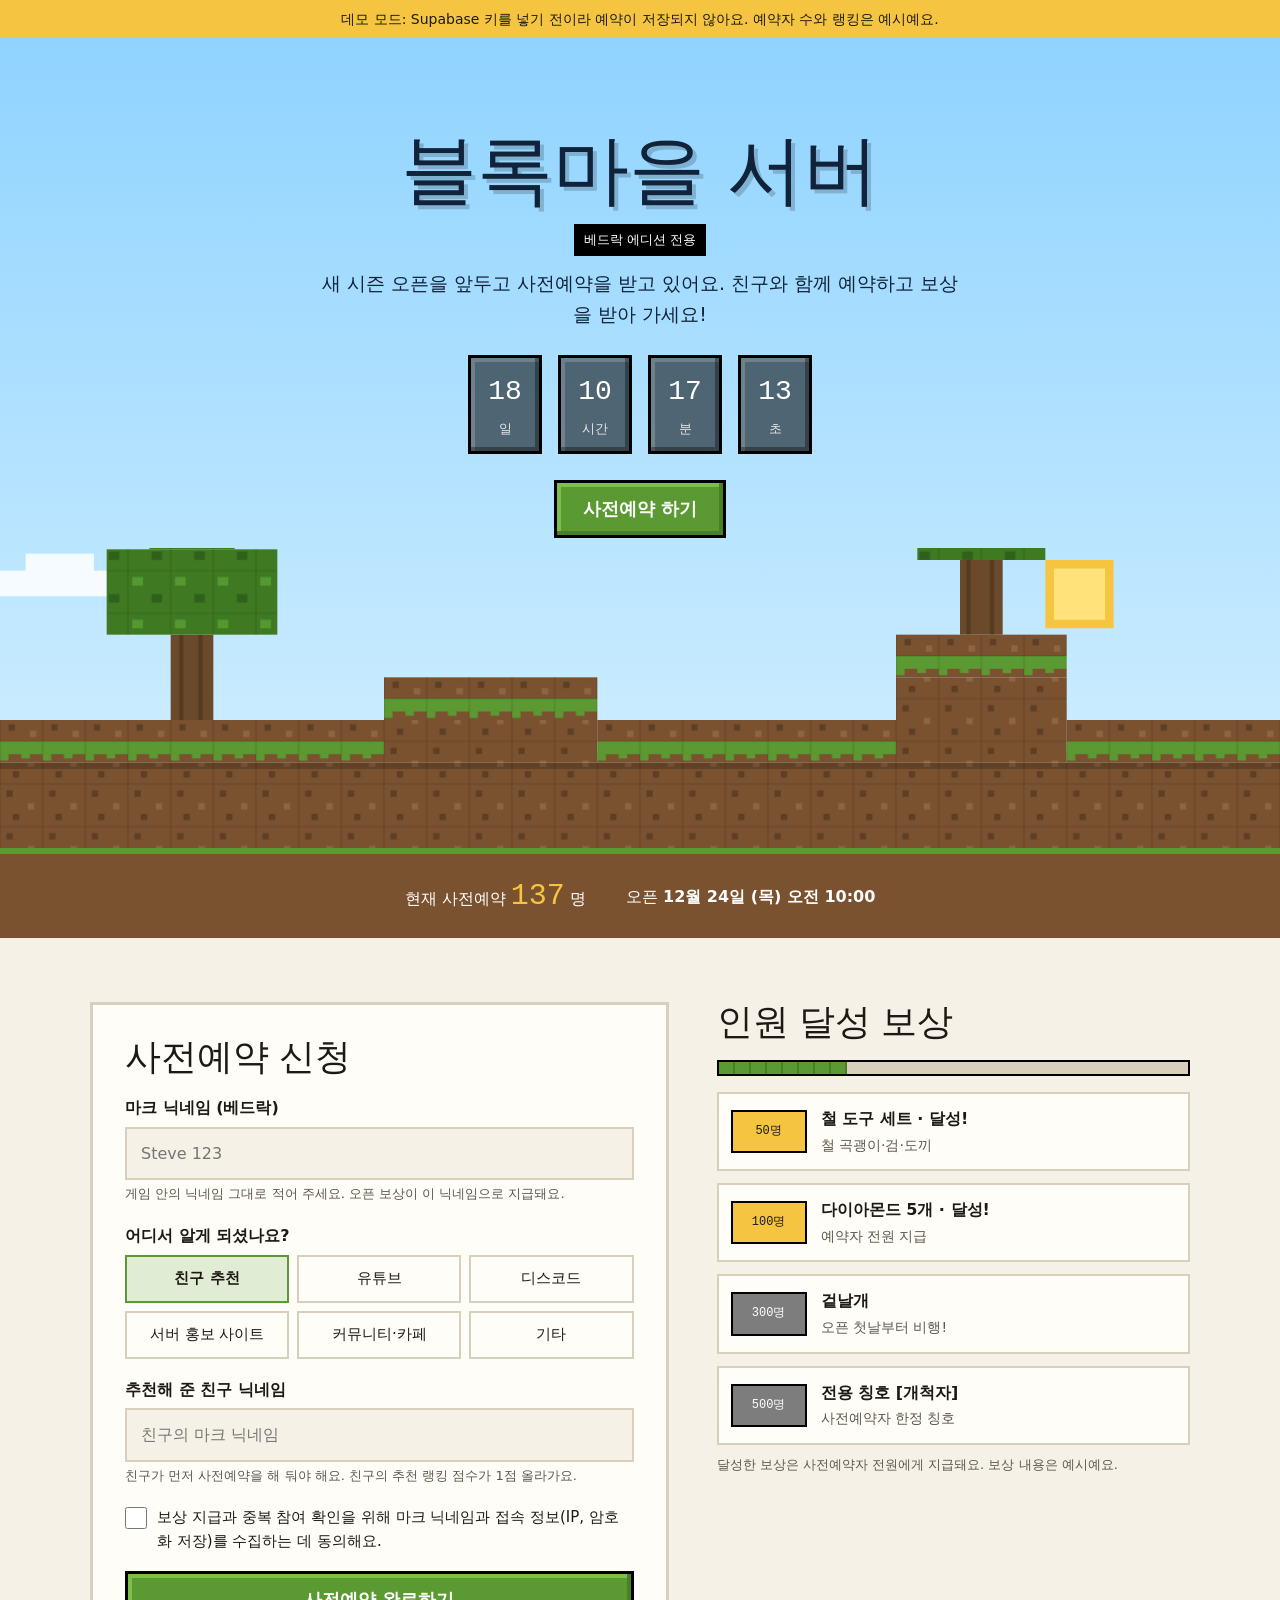
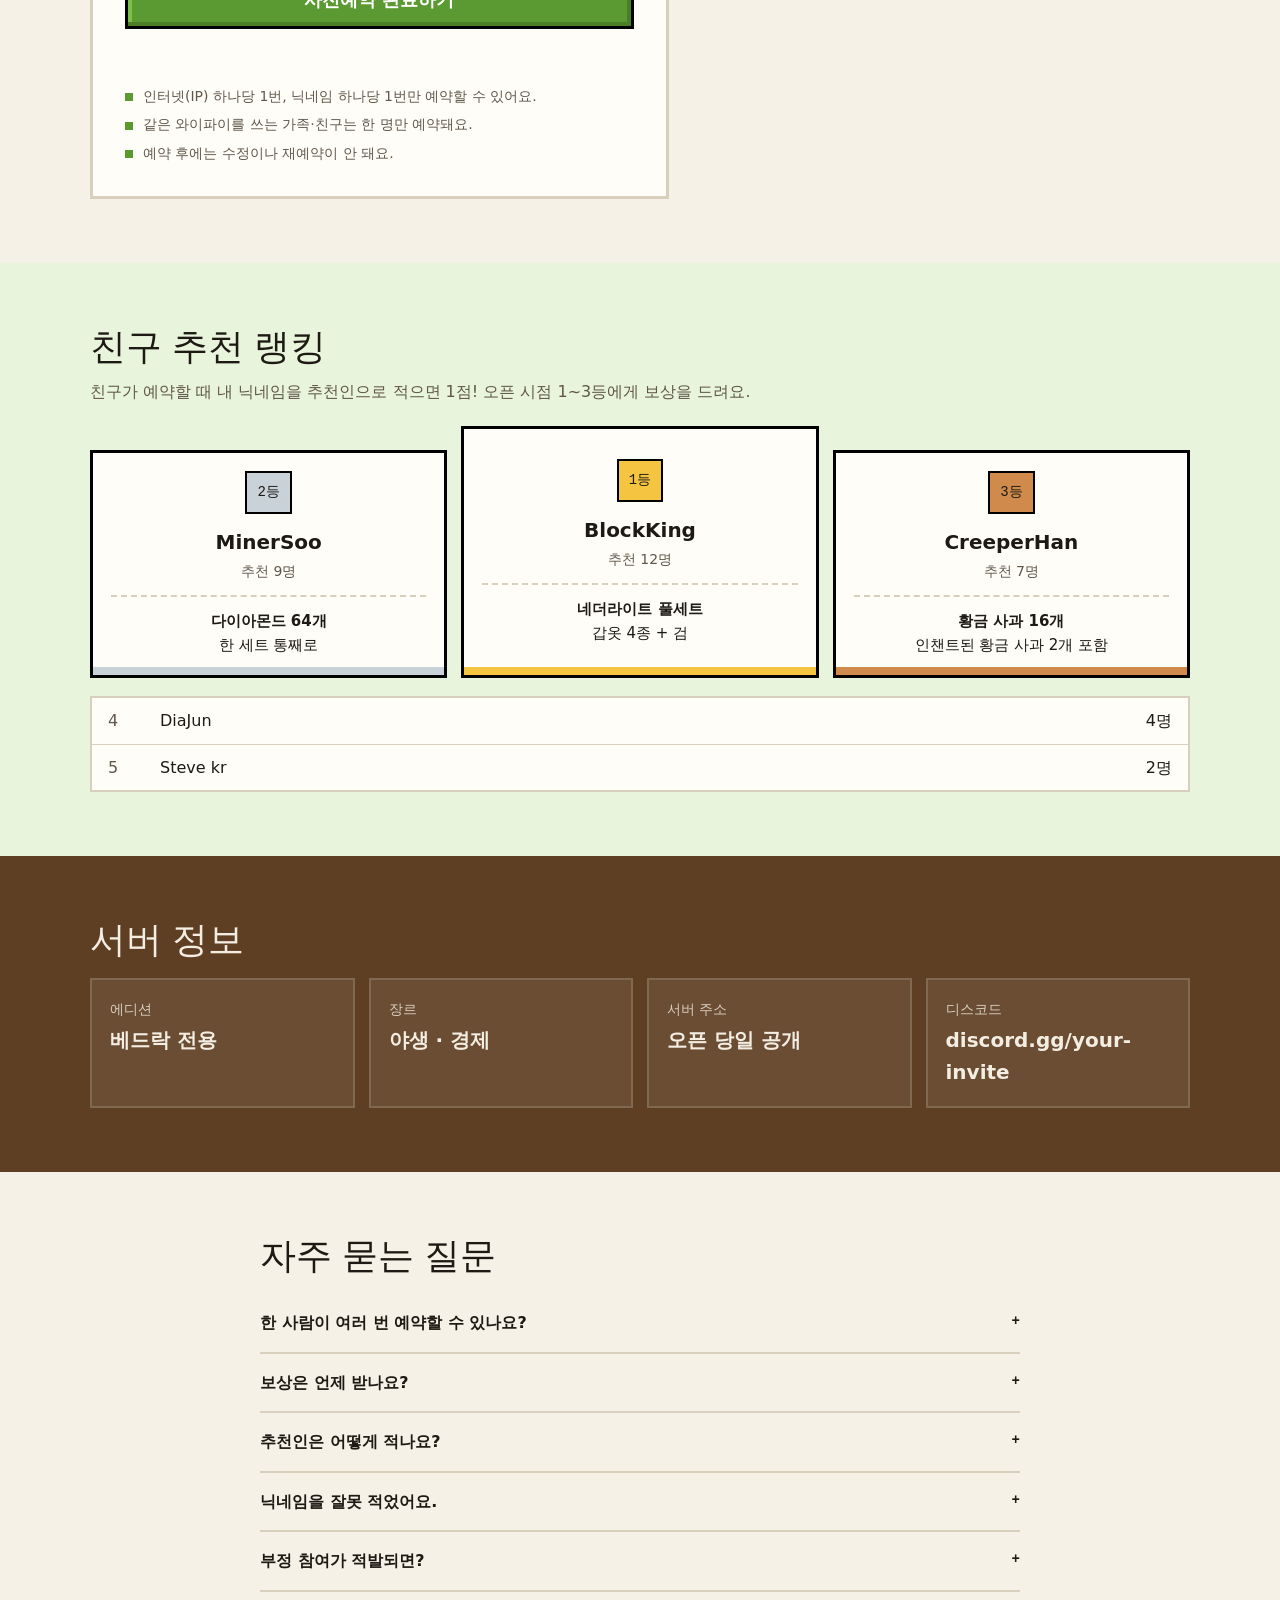
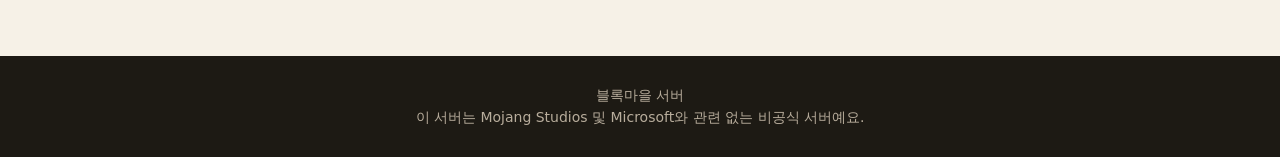
==== index.html @ aa119d02 "Update print statement from 'Hello' to 'Goodbye'" ====
<!DOCTYPE html>
<html lang="ko">
<head>
<meta charset="utf-8">
<meta name="viewport" content="width=device-width, initial-scale=1">
<meta http-equiv="Content-Security-Policy" content="default-src 'none'; script-src 'unsafe-inline'; style-src 'unsafe-inline' https://fonts.googleapis.com; font-src https://fonts.gstatic.com; img-src data:; connect-src https://*.supabase.co; base-uri 'none'; form-action 'none'">
<meta name="referrer" content="no-referrer">
<title>서버 사전예약</title>
<link rel="preconnect" href="https://fonts.googleapis.com">
<link rel="preconnect" href="https://fonts.gstatic.com" crossorigin>
<link href="https://fonts.googleapis.com/css2?family=Black+Han+Sans&family=Noto+Sans+KR:wght@400;500;700&family=Press+Start+2P&display=swap" rel="stylesheet">
<style>
/* VOICE: 친구들을 부르는 들뜬 공지, 하지만 깔끔하게
   IDEA: 블록으로 쌓은 언덕 위 오프닝 전광판
   PICTURE: 픽셀 블록 지형 + 나무 + 해 장면
   COLOUR and TYPE: 하늘색 · 잔디 초록 · 흙 갈색 · 금색 / Black Han Sans + Noto Sans KR + Press Start 2P
   LAYOUT: 장면·카운트다운 → 예약 + 달성 보상 → 추천 랭킹 → 정보 → FAQ */
:root{color-scheme:light dark;
--sky:light-dark(#8fd3ff,#0e1a2b);--sky2:light-dark(#d4f0ff,#1d2f4a);
--bg:light-dark(#f6f1e7,#15110d);--card:light-dark(#fffdf8,#221b14);
--ink:light-dark(#1d1a14,#f3ede2);--mute:light-dark(#5f574b,#b8ad9c);
--grass:#5b9a32;--grass2:#4a7f28;--dirt:#7a5230;--dirt2:#5f3f24;--stone:#7d7d7d;
--gold:#f5c542;--silver:#c9d1d9;--bronze:#d08a4c;--discord:#5865f2;
--line:light-dark(#d9cfbd,#3a2f24);--err:#d6453d;--ok:light-dark(#3f8f2b,#7cc04a)}
:root[data-theme=light]{color-scheme:light}:root[data-theme=dark]{color-scheme:dark}
*{box-sizing:border-box;min-width:0}
[hidden]{display:none!important}
body{margin:0;background:var(--bg);color:var(--ink);font:16px/1.6 "Noto Sans KR",system-ui,sans-serif;overflow-x:clip}
h1,h2,h3{font-family:"Black Han Sans","Noto Sans KR",sans-serif;font-weight:400;line-height:1.1;text-wrap:balance;margin:0}
h2{font-size:clamp(26px,4vw,36px);margin-bottom:18px}
.wrap{max-width:1100px;margin:0 auto}
.band{padding:clamp(36px,5vw,72px) max(5vw,16px)}
.demo{background:var(--gold);color:#1d1a14;text-align:center;font-size:14px;padding:8px 12px}
.px{font-family:"Press Start 2P",monospace}
:is(a,button,input,summary):focus-visible{outline:3px solid var(--gold);outline-offset:3px}

.hero{position:relative;background:linear-gradient(var(--sky),var(--sky2));overflow:hidden}
.hero .scene{position:absolute;inset:auto 0 0 0;height:min(46vw,300px);width:100%;display:block}
.hero .top{position:relative;padding:clamp(40px,7vw,90px) max(5vw,16px) calc(min(46vw,300px) + 10px);text-align:center;color:light-dark(#10233a,#f3ede2)}
.hero h1{font-size:clamp(40px,8vw,76px);text-shadow:4px 4px 0 rgba(0,0,0,.18)}
.badge{display:inline-block;margin-top:12px;background:#000;color:#fff;font-size:13px;padding:6px 10px}
.hero p.lead{font-size:clamp(16px,2.2vw,19px);margin:12px auto 0;max-width:34em}
.count{display:flex;justify-content:center;gap:clamp(8px,2vw,16px);margin-top:26px;flex-wrap:wrap}
.cell{background:rgba(0,0,0,.55);color:#fff;border:3px solid #000;box-shadow:inset -4px -4px 0 rgba(0,0,0,.35),inset 4px 4px 0 rgba(255,255,255,.18);padding:12px 10px 10px;min-width:74px}
.cell b{display:block;font-size:clamp(18px,3.4vw,28px);font-family:"Press Start 2P",monospace;font-weight:400}
.cell span{font-size:13px;opacity:.85}
.btn{display:inline-flex;align-items:center;justify-content:center;gap:10px;font:inherit;font-weight:700;font-size:18px;min-height:54px;padding:12px 26px;cursor:pointer;text-decoration:none;color:#fff;background:var(--grass);border:3px solid #000;box-shadow:inset -4px -4px 0 var(--grass2),inset 4px 4px 0 #7cc04a}
.btn:hover{filter:brightness(1.08)}.btn:disabled{opacity:.6;cursor:wait}
.btn.dc{background:var(--discord);box-shadow:inset -4px -4px 0 #4049c4,inset 4px 4px 0 #7f89ff;width:100%}
.btn.full{width:100%}
.hero .btn{margin-top:26px}
.link{background:none;border:0;color:var(--mute);font:inherit;font-size:14px;text-decoration:underline;cursor:pointer;min-height:44px;padding:0 4px}

.strip{background:var(--dirt);color:#fff;border-top:6px solid var(--grass)}
.strip .wrap{display:flex;flex-wrap:wrap;gap:12px 40px;align-items:center;justify-content:center;padding:18px max(5vw,16px);text-align:center}
.strip .num{font-family:"Press Start 2P",monospace;font-size:clamp(20px,4vw,30px);color:var(--gold)}

.grid{display:grid;grid-template-columns:minmax(0,1.1fr) minmax(0,.9fr);gap:clamp(24px,4vw,48px);align-items:start}
@media(max-width:820px){.grid{grid-template-columns:minmax(0,1fr)}}
.box{background:var(--card);border:3px solid var(--line);padding:clamp(20px,3vw,32px)}
.who{display:flex;flex-wrap:wrap;align-items:center;justify-content:space-between;gap:4px 12px;font-size:14px;color:var(--mute);margin:-6px 0 16px}
label,.lab{display:block;font-weight:700;margin:0 0 6px}
.field{margin-bottom:18px}
.hint{font-size:13px;color:var(--mute);margin-top:4px}
input[type=text]{width:100%;font:inherit;font-size:16px;padding:12px 14px;min-height:48px;background:var(--bg);color:var(--ink);border:2px solid var(--line);border-radius:0}
.src{display:grid;grid-template-columns:repeat(3,minmax(0,1fr));gap:8px}
@media(max-width:480px){.src{grid-template-columns:repeat(2,minmax(0,1fr))}}
.src input{position:absolute;opacity:0;pointer-events:none}
.src label{margin:0;text-align:center;padding:10px 6px;min-height:48px;display:flex;align-items:center;justify-content:center;border:2px solid var(--line);cursor:pointer;font-weight:500;font-size:15px;line-height:1.3}
.src input:checked+label{border-color:var(--grass);background:color-mix(in srgb,var(--grass) 18%,transparent);font-weight:700}
.src input:focus-visible+label{outline:3px solid var(--gold);outline-offset:2px}
.check{display:flex;gap:10px;align-items:flex-start;font-weight:400;font-size:15px;cursor:pointer}
.check input{width:22px;height:22px;margin:2px 0 0;flex:none;accent-color:var(--grass)}
.msg{margin-top:14px;font-weight:500;min-height:1.6em}
.msg.err{color:var(--err)}
.rules{margin:16px 0 0;padding:0;list-style:none;font-size:14px;color:var(--mute)}
.rules li{padding-left:18px;position:relative;margin-top:6px}
.rules li::before{content:"";position:absolute;left:0;top:.6em;width:8px;height:8px;background:var(--grass)}
.done{text-align:center}
.done .px{font-size:14px;color:var(--ok);display:block;margin-bottom:12px}
.done h3{font-size:28px;margin-bottom:8px}
.mine{display:flex;justify-content:center;gap:10px;flex-wrap:wrap;margin:18px 0 6px}
.mine div{border:2px solid var(--line);padding:10px 16px;min-width:130px}
.mine small{display:block;color:var(--mute);font-size:13px}
.mine b{font-size:22px}
.ticket{background:var(--card);border:3px solid #000;box-shadow:8px 8px 0 var(--grass2)}
.ticket .head{background:var(--grass);color:#fff;padding:16px 20px;display:flex;justify-content:space-between;align-items:center;gap:10px;flex-wrap:wrap}
.ticket .head .px{font-size:12px}
.ticket .head b{font-family:"Press Start 2P",monospace;font-weight:400;font-size:clamp(16px,3vw,20px);color:var(--gold);white-space:nowrap}
.ticket .body{padding:20px}
.ticket h3{font-size:clamp(26px,4vw,34px);margin-bottom:4px;overflow-wrap:anywhere}
.ticket .sub{color:var(--mute);font-size:14px;margin:0}
.tk{display:grid;grid-template-columns:repeat(auto-fit,minmax(min(100%,130px),1fr));gap:10px;margin:18px 0 0;padding:16px 0 0;border-top:3px dashed var(--line)}
.tk div{border:2px solid var(--line);padding:10px 12px}
.tk dt{color:var(--mute);font-size:13px}.tk dd{margin:2px 0 0;font-weight:700;font-size:19px;overflow-wrap:anywhere}
.share{margin-top:18px;padding:14px;background:color-mix(in srgb,var(--gold) 20%,transparent);border:2px solid var(--gold)}
.share p{margin:0 0 4px}
.copy{font:inherit;font-size:15px;min-height:44px;padding:8px 16px;background:var(--bg);color:var(--ink);border:2px solid var(--line);cursor:pointer;margin-top:8px}

.rewards{list-style:none;margin:0;padding:0;display:grid;gap:12px}
.rw{display:grid;grid-template-columns:76px minmax(0,1fr);gap:14px;align-items:center;padding:12px;border:2px solid var(--line);background:var(--card)}
.rw .goal{font-family:"Press Start 2P",monospace;font-size:12px;text-align:center;padding:10px 2px;background:var(--stone);color:#fff;border:2px solid #000;white-space:nowrap}
.rw.on .goal{background:var(--gold);color:#1d1a14}
.rw strong{display:block}.rw small{color:var(--mute);font-size:14px}
.bar{height:16px;background:var(--line);border:2px solid #000;margin:0 0 16px;position:relative}
.bar i{position:absolute;inset:0 auto 0 0;background:repeating-linear-gradient(90deg,var(--grass) 0 14px,var(--grass2) 14px 16px);transition:width .8s}
.sample{font-size:13px;color:var(--mute);margin-top:10px}

.rank{background:light-dark(#e9f4dd,#18230f)}
.podium{display:grid;grid-template-columns:repeat(3,minmax(0,1fr));gap:14px;align-items:end}
@media(max-width:640px){.podium{grid-template-columns:minmax(0,1fr)}.podium .p1{order:-1}}
.pd{background:var(--card);border:3px solid #000;padding:18px;text-align:center;box-shadow:inset 0 -8px 0 var(--c)}
.pd.p1{--c:var(--gold);padding-block:30px}.pd.p2{--c:var(--silver)}.pd.p3{--c:var(--bronze)}
.pd .place{display:inline-block;font-family:"Press Start 2P",monospace;font-size:14px;background:var(--c);color:#1d1a14;padding:8px 10px;border:2px solid #000}
.pd .nm{display:block;font-weight:700;font-size:20px;margin-top:12px;overflow-wrap:anywhere}
.pd .ct{color:var(--mute);font-size:14px}
.pd .prize{margin-top:12px;padding-top:12px;border-top:2px dashed var(--line);font-size:15px}
.pd .prize b{display:block}
.rlist{list-style:none;margin:18px 0 0;padding:0;background:var(--card);border:2px solid var(--line)}
.rlist li{display:flex;justify-content:space-between;gap:12px;padding:10px 16px;border-top:1px solid var(--line)}
.rlist li:first-child{border-top:0}
.rlist .n{font-variant-numeric:tabular-nums;color:var(--mute);width:2.5em;flex:none}
.rlist .who2{flex:1;overflow-wrap:anywhere}
.rlist .c{white-space:nowrap;font-variant-numeric:tabular-nums}

.info{background:var(--dirt2);color:#f3ede2}
.cards{display:grid;grid-template-columns:repeat(auto-fit,minmax(min(100%,220px),1fr));gap:14px;margin:0}
.card{background:rgba(255,255,255,.07);border:2px solid rgba(255,255,255,.15);padding:18px}
.card dt{font-size:14px;opacity:.8}.card dd{margin:4px 0 0;font-size:20px;font-weight:700;overflow-wrap:anywhere}
details{border-bottom:2px solid var(--line);padding:4px 0}
summary{cursor:pointer;font-weight:700;padding:12px 0;min-height:44px;list-style:none;display:flex;justify-content:space-between;gap:12px}
summary::-webkit-details-marker{display:none}
summary::after{content:"+";font-family:"Press Start 2P",monospace;font-size:14px}
details[open] summary::after{content:"-"}
details p{margin:0 0 14px;color:var(--mute)}
footer{background:#1d1a14;color:#b8ad9c;font-size:14px;text-align:center;padding:28px 16px}
@media(prefers-reduced-motion:no-preference){.cloud{animation:drift 60s linear infinite}@keyframes drift{from{transform:translateX(-200px)}to{transform:translateX(1400px)}}}
</style>
</head>
<body>
<div class="demo" id="demo" hidden>데모 모드: Supabase 키를 넣기 전이라 예약이 저장되지 않아요. 예약자 수와 랭킹은 예시예요.</div>

<header class="hero">
  <div class="top">
    <h1 id="serverName">블록마을 서버</h1>
    <span class="badge">베드락 에디션 전용</span>
    <p class="lead" id="tagline"></p>
    <div class="count" aria-label="오픈까지 남은 시간">
      <div class="cell"><b id="cd-d">00</b><span>일</span></div>
      <div class="cell"><b id="cd-h">00</b><span>시간</span></div>
      <div class="cell"><b id="cd-m">00</b><span>분</span></div>
      <div class="cell"><b id="cd-s">00</b><span>초</span></div>
    </div>
    <a class="btn" href="#signup" id="heroCta">사전예약 하기</a>
  </div>
  <svg class="scene" viewBox="0 0 1200 300" preserveAspectRatio="xMidYMax slice" aria-hidden="true">
    <defs>
      <pattern id="grass" width="40" height="40" patternUnits="userSpaceOnUse">
        <rect width="40" height="40" fill="#7a5230"/><rect width="40" height="12" fill="#5b9a32"/>
        <rect y="12" width="8" height="6" fill="#5b9a32"/><rect x="20" y="12" width="8" height="4" fill="#5b9a32"/>
        <rect x="8" y="24" width="6" height="6" fill="#5f3f24"/><rect x="28" y="30" width="6" height="6" fill="#8f6440"/>
        <rect width="40" height="40" fill="none" stroke="#000" stroke-opacity=".15"/>
      </pattern>
      <pattern id="dirt" width="40" height="40" patternUnits="userSpaceOnUse">
        <rect width="40" height="40" fill="#7a5230"/><rect x="6" y="6" width="6" height="6" fill="#5f3f24"/>
        <rect x="26" y="18" width="6" height="6" fill="#8f6440"/><rect x="12" y="28" width="6" height="6" fill="#5f3f24"/>
        <rect width="40" height="40" fill="none" stroke="#000" stroke-opacity=".15"/>
      </pattern>
      <pattern id="leaf" width="40" height="40" patternUnits="userSpaceOnUse">
        <rect width="40" height="40" fill="#3f7a22"/><rect x="4" y="6" width="10" height="8" fill="#55982f"/>
        <rect x="22" y="22" width="10" height="8" fill="#2f611a"/><rect width="40" height="40" fill="none" stroke="#000" stroke-opacity=".15"/>
      </pattern>
      <pattern id="log" width="40" height="40" patternUnits="userSpaceOnUse">
        <rect width="40" height="40" fill="#6b4a2b"/><rect x="8" width="4" height="40" fill="#553a20"/><rect x="26" width="4" height="40" fill="#553a20"/>
      </pattern>
    </defs>
    <g class="cloud" fill="#fff" opacity=".85"><rect x="0" y="40" width="120" height="24"/><rect x="24" y="24" width="64" height="20"/></g>
    <rect x="980" y="30" width="64" height="64" fill="#f5c542"/><rect x="988" y="38" width="48" height="48" fill="#ffe27a"/>
    <rect x="0" y="220" width="1200" height="80" fill="url(#dirt)"/>
    <rect x="0" y="180" width="360" height="40" fill="url(#grass)"/>
    <rect x="360" y="140" width="200" height="40" fill="url(#grass)"/><rect x="360" y="180" width="200" height="40" fill="url(#dirt)"/>
    <rect x="560" y="180" width="280" height="40" fill="url(#grass)"/>
    <rect x="840" y="100" width="160" height="40" fill="url(#grass)"/><rect x="840" y="140" width="160" height="80" fill="url(#dirt)"/>
    <rect x="1000" y="180" width="200" height="40" fill="url(#grass)"/>
    <rect x="160" y="100" width="40" height="80" fill="url(#log)"/>
    <rect x="100" y="20" width="160" height="80" fill="url(#leaf)"/><rect x="140" y="0" width="80" height="20" fill="url(#leaf)"/>
    <rect x="900" y="20" width="40" height="80" fill="url(#log)"/>
    <rect x="860" y="-20" width="120" height="50" fill="url(#leaf)"/>
    <rect x="0" y="220" width="1200" height="6" fill="#000" opacity=".2"/>
  </svg>
</header>

<div class="strip"><div class="wrap">
  <div>현재 사전예약 <span class="num" id="total">0</span> 명</div>
  <div>오픈 <strong id="openText">-</strong></div>
</div></div>

<main>
  <section class="band" id="signup"><div class="wrap grid">
    <div class="box" id="box"><p>불러오는 중…</p></div>
    <div>
      <h2>인원 달성 보상</h2>
      <div class="bar" aria-hidden="true"><i id="barFill" style="width:0%"></i></div>
      <ul class="rewards" id="rewards"></ul>
      <p class="sample">달성한 보상은 사전예약자 전원에게 지급돼요. 보상 내용은 예시예요.</p>
    </div>
  </div></section>

  <section class="band rank" id="ranking"><div class="wrap">
    <h2>친구 추천 랭킹</h2>
    <p style="margin:-6px 0 22px;color:var(--mute)">친구가 예약할 때 내 닉네임을 추천인으로 적으면 1점! 오픈 시점 1~3등에게 보상을 드려요.</p>
    <div class="podium" id="podium"></div>
    <ol class="rlist" id="rlist" hidden></ol>
  </div></section>

  <section class="band info"><div class="wrap">
    <h2>서버 정보</h2>
    <dl class="cards" id="infoCards"></dl>
  </div></section>

  <section class="band"><div class="wrap" style="max-width:760px">
    <h2>자주 묻는 질문</h2>
    <div id="faq"></div>
  </div></section>
</main>

<footer>
  <div id="footName"></div>
  <div>이 서버는 Mojang Studios 및 Microsoft와 관련 없는 비공식 서버예요.</div>
</footer>


<script>
{
/* ================= 설정: 여기만 바꾸면 돼요 ================= */
const CONFIG = {
  SUPABASE_URL: "",        // 예: https://abcdxyz.supabase.co
  SUPABASE_ANON_KEY: "",   // Project Settings > API Keys > anon(또는 publishable) key
  SERVER_NAME: "블록마을 서버",
  TAGLINE: "새 시즌 오픈을 앞두고 사전예약을 받고 있어요. 친구와 함께 예약하고 보상을 받아 가세요!",
  OPEN_DATE: "2026-12-24T19:00:00+09:00",
  SOURCES: [["friend","친구 추천"],["youtube","유튜브"],["discord","디스코드"],["server_list","서버 홍보 사이트"],["community","커뮤니티·카페"],["etc","기타"]],
  REWARDS: [   // [달성 인원, 아이템, 설명]
    [50,   "철 도구 세트", "철 곡괭이·검·도끼"],
    [100,  "다이아몬드 5개", "예약자 전원 지급"],
    [300,  "겉날개", "오픈 첫날부터 비행!"],
    [500,  "전용 칭호 [개척자]", "사전예약자 한정 칭호"]
  ],
  REF_REWARDS: [   // 추천 랭킹 1, 2, 3등 보상
    ["네더라이트 풀세트", "갑옷 4종 + 검"],
    ["다이아몬드 64개", "한 세트 통째로"],
    ["황금 사과 16개", "인챈트된 황금 사과 2개 포함"]
  ],
  INFO: [["에디션","베드락 전용"],["장르","야생 · 경제"],["서버 주소","오픈 당일 공개"],["디스코드","discord.gg/your-invite"]],
  FAQ: [
    ["한 사람이 여러 번 예약할 수 있나요?", "아니요. 인터넷(IP) 하나당 한 번, 닉네임 하나당 한 번만 예약할 수 있어요. 같은 와이파이를 쓰는 가족이나 친구는 한 명만 예약돼요."],
    ["보상은 언제 받나요?", "서버 오픈 후 사전예약한 닉네임으로 처음 접속하면 지급돼요. 추천 랭킹 보상은 오픈 시점 순위 기준이에요."],
    ["추천인은 어떻게 적나요?", "'친구 추천'을 고르고 친구의 마크 닉네임을 적으면 돼요. 친구가 먼저 사전예약을 해 둬야 해요."],
    ["닉네임을 잘못 적었어요.", "디스코드에서 운영진에게 문의해 주세요. 확인 후 수정해 드려요."],
    ["부정 참여가 적발되면?", "같은 사람이 여러 닉네임으로 참여했거나, 서버에 접속하지 않는 허위 닉네임은 추천 수에서 빠지고 보상도 취소돼요."]
  ]
};
/* =========================================================== */

const $ = id => document.getElementById(id);
const esc = s => String(s ?? "").replace(/[&<>"']/g, c => ({"&":"&amp;","<":"&lt;",">":"&gt;",'"':"&quot;","'":"&#39;"}[c]));
const num = v => Math.max(0, Math.floor(Number(v) || 0));
const NICK = /^[A-Za-z0-9_ ]{3,16}$/;
const norm = s => s.trim().replace(/\s+/g, " ");
const API = String(CONFIG.SUPABASE_URL).replace(/\/+$/, "");
const demo = !/^https:\/\/[a-z0-9-]+\.supabase\.co$/i.test(API) || !CONFIG.SUPABASE_ANON_KEY;
const CACHE_KEY = "prereg_status_v1", CACHE_MS = 60000;
let ST = { count: 0, top: [], mine: null, closed: false };

/* 데모용 예시 데이터 */
const D = { count: 137, names: new Set(["blockking","minersoo","creeperhan","diajun","steve kr"]),
  rank: [["BlockKing",12],["MinerSoo",9],["CreeperHan",7],["DiaJun",4],["Steve kr",2]], mine: null };
const demoStatus = () => ({ closed: false, count: D.count, top: [...D.rank].sort((a, b) => b[1] - a[1]).slice(0, 10), mine: D.mine });

/* Supabase 호출: 함수 2개만 사용 (get_status, preregister) */
const rpc = async (fn, body) => {
  const headers = { "Content-Type": "application/json", apikey: CONFIG.SUPABASE_ANON_KEY };
  if (CONFIG.SUPABASE_ANON_KEY.startsWith("eyJ")) headers.Authorization = "Bearer " + CONFIG.SUPABASE_ANON_KEY;
  const ctrl = new AbortController(), t = setTimeout(() => ctrl.abort(), 12000);
  try {
    const r = await fetch(`${API}/rest/v1/rpc/${fn}`, { method: "POST", headers, body: JSON.stringify(body || {}), signal: ctrl.signal, credentials: "omit", cache: "no-store" });
    const j = await r.json().catch(() => null);
    if (!r.ok) throw { code: j?.code, message: j?.message };
    return j;
  } finally { clearTimeout(t); }
};

const cacheGet = () => { try { const c = JSON.parse(localStorage.getItem(CACHE_KEY)); return c && Date.now() - c.t < CACHE_MS ? c.d : null; } catch { return null; } };
const cacheSet = d => { try { localStorage.setItem(CACHE_KEY, JSON.stringify({ t: Date.now(), d })); } catch {} };

/* 정적 내용 */
$("demo").hidden = !demo;
$("serverName").textContent = $("footName").textContent = CONFIG.SERVER_NAME;
$("tagline").textContent = CONFIG.TAGLINE;
document.title = CONFIG.SERVER_NAME + " 사전예약";
$("infoCards").innerHTML = CONFIG.INFO.map(([k, v]) => `<div class="card"><dt>${esc(k)}</dt><dd>${esc(v)}</dd></div>`).join("");
$("faq").innerHTML = CONFIG.FAQ.map(([q, a]) => `<details><summary>${esc(q)}</summary><p>${esc(a)}</p></details>`).join("");

/* 카운트다운 (DB 사용 안 함) */
const open = new Date(CONFIG.OPEN_DATE);
$("openText").textContent = open.toLocaleString("ko-KR", {month:"long", day:"numeric", weekday:"short", hour:"numeric", minute:"2-digit"});
const pad = n => String(n).padStart(2, "0");
const tick = () => {
  const t = Math.max(0, open - Date.now()) / 1000;
  $("cd-d").textContent = pad(Math.floor(t / 86400));
  $("cd-h").textContent = pad(Math.floor(t % 86400 / 3600));
  $("cd-m").textContent = pad(Math.floor(t % 3600 / 60));
  $("cd-s").textContent = pad(Math.floor(t % 60));
};
tick(); setInterval(tick, 1000);

/* 예약자 수 + 달성 보상 */
const renderCount = n => {
  $("total").textContent = n.toLocaleString("ko-KR");
  const max = CONFIG.REWARDS[CONFIG.REWARDS.length - 1][0];
  $("barFill").style.width = Math.min(100, n / max * 100) + "%";
  $("rewards").innerHTML = CONFIG.REWARDS.map(([g, t, d]) =>
    `<li class="rw${n >= g ? " on" : ""}"><div class="goal">${g}명</div><div><strong>${esc(t)}${n >= g ? " · 달성!" : ""}</strong><small>${esc(d)}</small></div></li>`).join("");
};

/* 추천 랭킹 */
const renderRank = rows => {
  $("podium").innerHTML = [1, 0, 2].map(i => {
    const r = rows[i], [prize, desc] = CONFIG.REF_REWARDS[i];
    return `<div class="pd p${i + 1}"><span class="place">${i + 1}등</span>
      <span class="nm">${r ? esc(r[0]) : "비어 있음"}</span>
      <span class="ct">${r ? `추천 ${num(r[1])}명` : "지금 도전해 보세요"}</span>
      <div class="prize"><b>${esc(prize)}</b>${esc(desc)}</div></div>`;
  }).join("");
  const rest = rows.slice(3);
  $("rlist").hidden = !rest.length;
  $("rlist").innerHTML = rest.map((r, i) => `<li><span class="n">${i + 4}</span><span class="who2">${esc(r[0])}</span><span class="c">${num(r[1])}명</span></li>`).join("");
};

/* 예약 폼 */
const viewForm = () => `
  <div class="box">
  <h2>사전예약 신청</h2>
  <form id="form" novalidate>
    <div class="field">
      <label for="nickname">마크 닉네임 (베드락)</label>
      <input type="text" id="nickname" maxlength="16" autocomplete="off" autocapitalize="off" spellcheck="false" placeholder="Steve 123">
      <div class="hint">게임 안의 닉네임 그대로 적어 주세요. 오픈 보상이 이 닉네임으로 지급돼요.</div>
    </div>
    <div class="field">
      <span class="lab" id="srcLab">어디서 알게 되셨나요?</span>
      <div class="src" role="radiogroup" aria-labelledby="srcLab">
        ${CONFIG.SOURCES.map(([v, t], i) => `<input type="radio" name="source" id="s-${v}" value="${v}"${i ? "" : " checked"}><label for="s-${v}">${esc(t)}</label>`).join("")}
      </div>
    </div>
    <div class="field" id="refField">
      <label for="referrer">추천해 준 친구 닉네임</label>
      <input type="text" id="referrer" maxlength="16" autocomplete="off" autocapitalize="off" spellcheck="false" placeholder="친구의 마크 닉네임">
      <div class="hint">친구가 먼저 사전예약을 해 둬야 해요. 친구의 추천 랭킹 점수가 1점 올라가요.</div>
    </div>
    <div class="field">
      <label class="check"><input type="checkbox" id="agree"> 보상 지급과 중복 참여 확인을 위해 마크 닉네임과 접속 정보(IP, 암호화 저장)를 수집하는 데 동의해요.</label>
    </div>
    <button class="btn full" type="submit" id="submitBtn">사전예약 완료하기</button>
    <div class="msg" id="msg" role="status" aria-live="polite"></div>
    <ul class="rules">
      <li>인터넷(IP) 하나당 1번, 닉네임 하나당 1번만 예약할 수 있어요.</li>
      <li>같은 와이파이를 쓰는 가족·친구는 한 명만 예약돼요.</li>
      <li>예약 후에는 수정이나 재예약이 안 돼요.</li>
    </ul>
  </form>
  </div>`;

/* 마감 화면 */
const viewClosed = () => `
  <div class="box">
    <h2>사전예약이 마감됐어요</h2>
    <p>참여해 주셔서 고마워요! 오픈 소식은 디스코드에서 알려 드릴게요.</p>
  </div>`;

/* 예약자 화면 (예약 확인증) */
const viewMine = m => {
  const rankIdx = ST.top.findIndex(r => String(r[0]).toLowerCase() === String(m.nickname).toLowerCase());
  const when = new Date(m.created_at);
  return `
  <div class="ticket" id="ticket">
    <div class="head"><span class="px">RESERVED</span><b>No.${num(m.no)}</b></div>
    <div class="body">
      <h3>${esc(m.nickname)} 님</h3>
      <p class="sub">사전예약이 완료됐어요! 오픈 날 이 닉네임으로 접속하면 보상이 지급돼요.</p>
      <dl class="tk">
        <div><dt>예약 번호</dt><dd>${num(m.no)}번째</dd></div>
        <div><dt>예약 일시</dt><dd>${isNaN(when) ? "-" : esc(when.toLocaleString("ko-KR", {month:"numeric", day:"numeric", hour:"numeric", minute:"2-digit"}))}</dd></div>
        <div><dt>내 추천 수</dt><dd>${num(m.refs)}명</dd></div>
        <div><dt>추천 랭킹</dt><dd>${rankIdx >= 0 ? `${rankIdx + 1}등` : "순위 밖"}</dd></div>
        ${m.referrer ? `<div><dt>나를 추천한 친구</dt><dd>${esc(m.referrer)}</dd></div>` : ""}
      </dl>
      <div class="share">
        <p>친구가 예약할 때 추천인에 <b>${esc(m.nickname)}</b> 을(를) 적으면 내 추천 수가 올라가요.</p>
        <button class="copy" type="button" id="copyBtn">초대 문구 복사</button>
      </div>
      <p class="sub" style="margin-top:14px">이 인터넷(IP)으로 예약된 정보예요.</p>
    </div>
  </div>`;
};

const msg = (t, err) => { const m = $("msg"); if (m) { m.textContent = t; m.className = "msg" + (err ? " err" : ""); } };

const render = () => {
  renderCount(num(ST.count));
  renderRank(Array.isArray(ST.top) ? ST.top : []);
  $("box").outerHTML = `<div id="box">${ST.mine ? viewMine(ST.mine) : ST.closed ? viewClosed() : viewForm()}</div>`;
  $("heroCta").textContent = ST.mine ? "내 예약 확인하기" : ST.closed ? "사전예약 마감" : "사전예약 하기";
  $("copyBtn")?.addEventListener("click", copyInvite);
  const f = $("form");
  if (f) {
    f.addEventListener("submit", submit);
    const sync = () => { $("refField").hidden = f.querySelector("input[name=source]:checked").value !== "friend"; };
    f.querySelectorAll("input[name=source]").forEach(r => r.addEventListener("change", sync));
    sync();
  }
};

const setStatus = d => {
  if (!d || typeof d !== "object") return;
  ST = { closed: d.closed === true, count: num(d.count), top: Array.isArray(d.top) ? d.top : [], mine: d.mine && typeof d.mine === "object" ? d.mine : null };
  render();
};

/* 페이지 열 때 딱 1번 (60초 안에 다시 열면 캐시 사용) */
const load = async () => {
  if (demo) return setStatus(demoStatus());
  const c = cacheGet();
  if (c) return setStatus(c);
  try { const d = await rpc("get_status"); cacheSet(d); setStatus(d); }
  catch { render(); }
};

let busy = false;
const submit = async e => {
  e.preventDefault();
  if (busy) return;
  const nickname = norm($("nickname").value);
  const source = document.querySelector("input[name=source]:checked").value;
  const referrer = source === "friend" ? norm($("referrer").value) : null;
  if (!NICK.test(nickname)) return msg("닉네임은 영문, 숫자, 밑줄(_), 띄어쓰기로 3~16자여야 해요.", true);
  if (source === "friend") {
    if (!referrer) return msg("추천해 준 친구의 닉네임을 적어 주세요.", true);
    if (!NICK.test(referrer)) return msg("친구 닉네임 형식을 다시 확인해 주세요.", true);
    if (referrer.toLowerCase() === nickname.toLowerCase()) return msg("자기 자신은 추천할 수 없어요.", true);
  }
  if (!$("agree").checked) return msg("정보 수집에 동의해야 예약할 수 있어요.", true);

  busy = true; $("submitBtn").disabled = true; msg("예약 중…");
  try {
    let d;
    if (demo) {
      await new Promise(r => setTimeout(r, 400));
      if (D.mine) throw { code: "P0001", message: "이 인터넷(IP)에서는 이미 사전예약을 했어요." };
      if (D.names.has(nickname.toLowerCase())) throw { code: "P0001", message: "이미 사전예약된 닉네임이에요." };
      const row = referrer && D.rank.find(r => r[0].toLowerCase() === referrer.toLowerCase());
      if (referrer && !D.names.has(referrer.toLowerCase())) throw { code: "P0001", message: "추천인 닉네임이 사전예약 명단에 없어요. 친구가 먼저 예약해야 해요." };
      D.names.add(nickname.toLowerCase()); D.count++;
      if (referrer) row ? row[1]++ : D.rank.push([referrer, 1]);
      D.mine = { no: D.count, nickname, referrer: row ? row[0] : referrer, created_at: new Date().toISOString(), refs: 0 };
      d = demoStatus();
    } else {
      d = await rpc("preregister", { p_nickname: nickname, p_source: source, p_referrer: referrer, p_agreed: true });
      cacheSet(d);
    }
    setStatus(d);
    $("signup").scrollIntoView({ behavior: matchMedia("(prefers-reduced-motion: reduce)").matches ? "auto" : "smooth" });
  } catch (err) {
    msg(err?.code === "P0001" && err.message ? err.message : "예약에 실패했어요. 잠시 후 다시 시도해 주세요.", true);
    if (!demo && /마감됐어요/.test(err?.message || "")) { try { localStorage.removeItem(CACHE_KEY); } catch {} load(); }
    if (!demo && /이미 사전예약을 했어요/.test(err?.message || "")) { try { localStorage.removeItem(CACHE_KEY); } catch {} load(); }
  } finally {
    busy = false;
    if ($("submitBtn")) $("submitBtn").disabled = false;
  }
};

const copyInvite = async () => {
  const text = `${CONFIG.SERVER_NAME} 사전예약 같이 하자! 추천인에 "${ST.mine.nickname}" 적어 줘 👉 ${location.origin + location.pathname}`;
  try { await navigator.clipboard.writeText(text); $("copyBtn").textContent = "복사했어요!"; }
  catch { $("copyBtn").textContent = "복사가 안 돼요. 직접 공유해 주세요."; }
};

load();
}
</script>
</body>
</html>
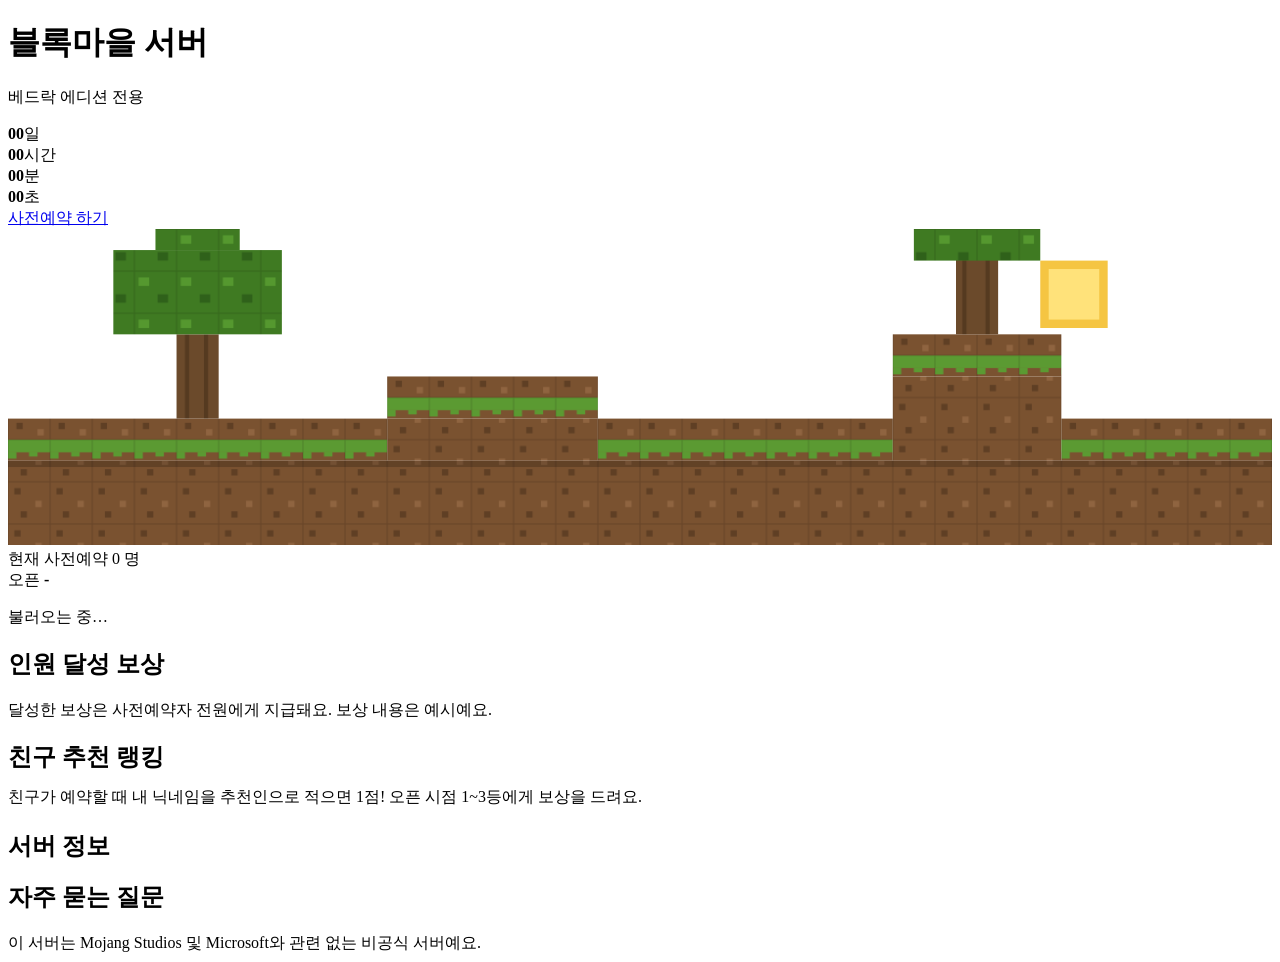
==== commit efd090c3: "Update index.html" ====
--- a/index.html
+++ b/index.html
@@ -3,139 +3,13 @@
 <head>
 <meta charset="utf-8">
 <meta name="viewport" content="width=device-width, initial-scale=1">
-<meta http-equiv="Content-Security-Policy" content="default-src 'none'; script-src 'unsafe-inline'; style-src 'unsafe-inline' https://fonts.googleapis.com; font-src https://fonts.gstatic.com; img-src data:; connect-src https://*.supabase.co; base-uri 'none'; form-action 'none'">
+<meta http-equiv="Content-Security-Policy" content="default-src 'none'; script-src 'self'; style-src 'self' 'unsafe-inline' https://fonts.googleapis.com; font-src https://fonts.gstatic.com; img-src data:; connect-src https://*.supabase.co; base-uri 'none'; form-action 'none'">
 <meta name="referrer" content="no-referrer">
 <title>서버 사전예약</title>
 <link rel="preconnect" href="https://fonts.googleapis.com">
 <link rel="preconnect" href="https://fonts.gstatic.com" crossorigin>
 <link href="https://fonts.googleapis.com/css2?family=Black+Han+Sans&family=Noto+Sans+KR:wght@400;500;700&family=Press+Start+2P&display=swap" rel="stylesheet">
-<style>
-/* VOICE: 친구들을 부르는 들뜬 공지, 하지만 깔끔하게
-   IDEA: 블록으로 쌓은 언덕 위 오프닝 전광판
-   PICTURE: 픽셀 블록 지형 + 나무 + 해 장면
-   COLOUR and TYPE: 하늘색 · 잔디 초록 · 흙 갈색 · 금색 / Black Han Sans + Noto Sans KR + Press Start 2P
-   LAYOUT: 장면·카운트다운 → 예약 + 달성 보상 → 추천 랭킹 → 정보 → FAQ */
-:root{color-scheme:light dark;
---sky:light-dark(#8fd3ff,#0e1a2b);--sky2:light-dark(#d4f0ff,#1d2f4a);
---bg:light-dark(#f6f1e7,#15110d);--card:light-dark(#fffdf8,#221b14);
---ink:light-dark(#1d1a14,#f3ede2);--mute:light-dark(#5f574b,#b8ad9c);
---grass:#5b9a32;--grass2:#4a7f28;--dirt:#7a5230;--dirt2:#5f3f24;--stone:#7d7d7d;
---gold:#f5c542;--silver:#c9d1d9;--bronze:#d08a4c;--discord:#5865f2;
---line:light-dark(#d9cfbd,#3a2f24);--err:#d6453d;--ok:light-dark(#3f8f2b,#7cc04a)}
-:root[data-theme=light]{color-scheme:light}:root[data-theme=dark]{color-scheme:dark}
-*{box-sizing:border-box;min-width:0}
-[hidden]{display:none!important}
-body{margin:0;background:var(--bg);color:var(--ink);font:16px/1.6 "Noto Sans KR",system-ui,sans-serif;overflow-x:clip}
-h1,h2,h3{font-family:"Black Han Sans","Noto Sans KR",sans-serif;font-weight:400;line-height:1.1;text-wrap:balance;margin:0}
-h2{font-size:clamp(26px,4vw,36px);margin-bottom:18px}
-.wrap{max-width:1100px;margin:0 auto}
-.band{padding:clamp(36px,5vw,72px) max(5vw,16px)}
-.demo{background:var(--gold);color:#1d1a14;text-align:center;font-size:14px;padding:8px 12px}
-.px{font-family:"Press Start 2P",monospace}
-:is(a,button,input,summary):focus-visible{outline:3px solid var(--gold);outline-offset:3px}
-
-.hero{position:relative;background:linear-gradient(var(--sky),var(--sky2));overflow:hidden}
-.hero .scene{position:absolute;inset:auto 0 0 0;height:min(46vw,300px);width:100%;display:block}
-.hero .top{position:relative;padding:clamp(40px,7vw,90px) max(5vw,16px) calc(min(46vw,300px) + 10px);text-align:center;color:light-dark(#10233a,#f3ede2)}
-.hero h1{font-size:clamp(40px,8vw,76px);text-shadow:4px 4px 0 rgba(0,0,0,.18)}
-.badge{display:inline-block;margin-top:12px;background:#000;color:#fff;font-size:13px;padding:6px 10px}
-.hero p.lead{font-size:clamp(16px,2.2vw,19px);margin:12px auto 0;max-width:34em}
-.count{display:flex;justify-content:center;gap:clamp(8px,2vw,16px);margin-top:26px;flex-wrap:wrap}
-.cell{background:rgba(0,0,0,.55);color:#fff;border:3px solid #000;box-shadow:inset -4px -4px 0 rgba(0,0,0,.35),inset 4px 4px 0 rgba(255,255,255,.18);padding:12px 10px 10px;min-width:74px}
-.cell b{display:block;font-size:clamp(18px,3.4vw,28px);font-family:"Press Start 2P",monospace;font-weight:400}
-.cell span{font-size:13px;opacity:.85}
-.btn{display:inline-flex;align-items:center;justify-content:center;gap:10px;font:inherit;font-weight:700;font-size:18px;min-height:54px;padding:12px 26px;cursor:pointer;text-decoration:none;color:#fff;background:var(--grass);border:3px solid #000;box-shadow:inset -4px -4px 0 var(--grass2),inset 4px 4px 0 #7cc04a}
-.btn:hover{filter:brightness(1.08)}.btn:disabled{opacity:.6;cursor:wait}
-.btn.dc{background:var(--discord);box-shadow:inset -4px -4px 0 #4049c4,inset 4px 4px 0 #7f89ff;width:100%}
-.btn.full{width:100%}
-.hero .btn{margin-top:26px}
-.link{background:none;border:0;color:var(--mute);font:inherit;font-size:14px;text-decoration:underline;cursor:pointer;min-height:44px;padding:0 4px}
-
-.strip{background:var(--dirt);color:#fff;border-top:6px solid var(--grass)}
-.strip .wrap{display:flex;flex-wrap:wrap;gap:12px 40px;align-items:center;justify-content:center;padding:18px max(5vw,16px);text-align:center}
-.strip .num{font-family:"Press Start 2P",monospace;font-size:clamp(20px,4vw,30px);color:var(--gold)}
-
-.grid{display:grid;grid-template-columns:minmax(0,1.1fr) minmax(0,.9fr);gap:clamp(24px,4vw,48px);align-items:start}
-@media(max-width:820px){.grid{grid-template-columns:minmax(0,1fr)}}
-.box{background:var(--card);border:3px solid var(--line);padding:clamp(20px,3vw,32px)}
-.who{display:flex;flex-wrap:wrap;align-items:center;justify-content:space-between;gap:4px 12px;font-size:14px;color:var(--mute);margin:-6px 0 16px}
-label,.lab{display:block;font-weight:700;margin:0 0 6px}
-.field{margin-bottom:18px}
-.hint{font-size:13px;color:var(--mute);margin-top:4px}
-input[type=text]{width:100%;font:inherit;font-size:16px;padding:12px 14px;min-height:48px;background:var(--bg);color:var(--ink);border:2px solid var(--line);border-radius:0}
-.src{display:grid;grid-template-columns:repeat(3,minmax(0,1fr));gap:8px}
-@media(max-width:480px){.src{grid-template-columns:repeat(2,minmax(0,1fr))}}
-.src input{position:absolute;opacity:0;pointer-events:none}
-.src label{margin:0;text-align:center;padding:10px 6px;min-height:48px;display:flex;align-items:center;justify-content:center;border:2px solid var(--line);cursor:pointer;font-weight:500;font-size:15px;line-height:1.3}
-.src input:checked+label{border-color:var(--grass);background:color-mix(in srgb,var(--grass) 18%,transparent);font-weight:700}
-.src input:focus-visible+label{outline:3px solid var(--gold);outline-offset:2px}
-.check{display:flex;gap:10px;align-items:flex-start;font-weight:400;font-size:15px;cursor:pointer}
-.check input{width:22px;height:22px;margin:2px 0 0;flex:none;accent-color:var(--grass)}
-.msg{margin-top:14px;font-weight:500;min-height:1.6em}
-.msg.err{color:var(--err)}
-.rules{margin:16px 0 0;padding:0;list-style:none;font-size:14px;color:var(--mute)}
-.rules li{padding-left:18px;position:relative;margin-top:6px}
-.rules li::before{content:"";position:absolute;left:0;top:.6em;width:8px;height:8px;background:var(--grass)}
-.done{text-align:center}
-.done .px{font-size:14px;color:var(--ok);display:block;margin-bottom:12px}
-.done h3{font-size:28px;margin-bottom:8px}
-.mine{display:flex;justify-content:center;gap:10px;flex-wrap:wrap;margin:18px 0 6px}
-.mine div{border:2px solid var(--line);padding:10px 16px;min-width:130px}
-.mine small{display:block;color:var(--mute);font-size:13px}
-.mine b{font-size:22px}
-.ticket{background:var(--card);border:3px solid #000;box-shadow:8px 8px 0 var(--grass2)}
-.ticket .head{background:var(--grass);color:#fff;padding:16px 20px;display:flex;justify-content:space-between;align-items:center;gap:10px;flex-wrap:wrap}
-.ticket .head .px{font-size:12px}
-.ticket .head b{font-family:"Press Start 2P",monospace;font-weight:400;font-size:clamp(16px,3vw,20px);color:var(--gold);white-space:nowrap}
-.ticket .body{padding:20px}
-.ticket h3{font-size:clamp(26px,4vw,34px);margin-bottom:4px;overflow-wrap:anywhere}
-.ticket .sub{color:var(--mute);font-size:14px;margin:0}
-.tk{display:grid;grid-template-columns:repeat(auto-fit,minmax(min(100%,130px),1fr));gap:10px;margin:18px 0 0;padding:16px 0 0;border-top:3px dashed var(--line)}
-.tk div{border:2px solid var(--line);padding:10px 12px}
-.tk dt{color:var(--mute);font-size:13px}.tk dd{margin:2px 0 0;font-weight:700;font-size:19px;overflow-wrap:anywhere}
-.share{margin-top:18px;padding:14px;background:color-mix(in srgb,var(--gold) 20%,transparent);border:2px solid var(--gold)}
-.share p{margin:0 0 4px}
-.copy{font:inherit;font-size:15px;min-height:44px;padding:8px 16px;background:var(--bg);color:var(--ink);border:2px solid var(--line);cursor:pointer;margin-top:8px}
-
-.rewards{list-style:none;margin:0;padding:0;display:grid;gap:12px}
-.rw{display:grid;grid-template-columns:76px minmax(0,1fr);gap:14px;align-items:center;padding:12px;border:2px solid var(--line);background:var(--card)}
-.rw .goal{font-family:"Press Start 2P",monospace;font-size:12px;text-align:center;padding:10px 2px;background:var(--stone);color:#fff;border:2px solid #000;white-space:nowrap}
-.rw.on .goal{background:var(--gold);color:#1d1a14}
-.rw strong{display:block}.rw small{color:var(--mute);font-size:14px}
-.bar{height:16px;background:var(--line);border:2px solid #000;margin:0 0 16px;position:relative}
-.bar i{position:absolute;inset:0 auto 0 0;background:repeating-linear-gradient(90deg,var(--grass) 0 14px,var(--grass2) 14px 16px);transition:width .8s}
-.sample{font-size:13px;color:var(--mute);margin-top:10px}
-
-.rank{background:light-dark(#e9f4dd,#18230f)}
-.podium{display:grid;grid-template-columns:repeat(3,minmax(0,1fr));gap:14px;align-items:end}
-@media(max-width:640px){.podium{grid-template-columns:minmax(0,1fr)}.podium .p1{order:-1}}
-.pd{background:var(--card);border:3px solid #000;padding:18px;text-align:center;box-shadow:inset 0 -8px 0 var(--c)}
-.pd.p1{--c:var(--gold);padding-block:30px}.pd.p2{--c:var(--silver)}.pd.p3{--c:var(--bronze)}
-.pd .place{display:inline-block;font-family:"Press Start 2P",monospace;font-size:14px;background:var(--c);color:#1d1a14;padding:8px 10px;border:2px solid #000}
-.pd .nm{display:block;font-weight:700;font-size:20px;margin-top:12px;overflow-wrap:anywhere}
-.pd .ct{color:var(--mute);font-size:14px}
-.pd .prize{margin-top:12px;padding-top:12px;border-top:2px dashed var(--line);font-size:15px}
-.pd .prize b{display:block}
-.rlist{list-style:none;margin:18px 0 0;padding:0;background:var(--card);border:2px solid var(--line)}
-.rlist li{display:flex;justify-content:space-between;gap:12px;padding:10px 16px;border-top:1px solid var(--line)}
-.rlist li:first-child{border-top:0}
-.rlist .n{font-variant-numeric:tabular-nums;color:var(--mute);width:2.5em;flex:none}
-.rlist .who2{flex:1;overflow-wrap:anywhere}
-.rlist .c{white-space:nowrap;font-variant-numeric:tabular-nums}
-
-.info{background:var(--dirt2);color:#f3ede2}
-.cards{display:grid;grid-template-columns:repeat(auto-fit,minmax(min(100%,220px),1fr));gap:14px;margin:0}
-.card{background:rgba(255,255,255,.07);border:2px solid rgba(255,255,255,.15);padding:18px}
-.card dt{font-size:14px;opacity:.8}.card dd{margin:4px 0 0;font-size:20px;font-weight:700;overflow-wrap:anywhere}
-details{border-bottom:2px solid var(--line);padding:4px 0}
-summary{cursor:pointer;font-weight:700;padding:12px 0;min-height:44px;list-style:none;display:flex;justify-content:space-between;gap:12px}
-summary::-webkit-details-marker{display:none}
-summary::after{content:"+";font-family:"Press Start 2P",monospace;font-size:14px}
-details[open] summary::after{content:"-"}
-details p{margin:0 0 14px;color:var(--mute)}
-footer{background:#1d1a14;color:#b8ad9c;font-size:14px;text-align:center;padding:28px 16px}
-@media(prefers-reduced-motion:no-preference){.cloud{animation:drift 60s linear infinite}@keyframes drift{from{transform:translateX(-200px)}to{transform:translateX(1400px)}}}
-</style>
+<link rel="stylesheet" href="css/style.css">
 </head>
 <body>
 <div class="demo" id="demo" hidden>데모 모드: Supabase 키를 넣기 전이라 예약이 저장되지 않아요. 예약자 수와 랭킹은 예시예요.</div>
@@ -230,264 +104,7 @@
 </footer>
 
 
-<script>
-{
-/* ================= 설정: 여기만 바꾸면 돼요 ================= */
-const CONFIG = {
-  SUPABASE_URL: "",        // 예: https://abcdxyz.supabase.co
-  SUPABASE_ANON_KEY: "",   // Project Settings > API Keys > anon(또는 publishable) key
-  SERVER_NAME: "블록마을 서버",
-  TAGLINE: "새 시즌 오픈을 앞두고 사전예약을 받고 있어요. 친구와 함께 예약하고 보상을 받아 가세요!",
-  OPEN_DATE: "2026-12-24T19:00:00+09:00",
-  SOURCES: [["friend","친구 추천"],["youtube","유튜브"],["discord","디스코드"],["server_list","서버 홍보 사이트"],["community","커뮤니티·카페"],["etc","기타"]],
-  REWARDS: [   // [달성 인원, 아이템, 설명]
-    [50,   "철 도구 세트", "철 곡괭이·검·도끼"],
-    [100,  "다이아몬드 5개", "예약자 전원 지급"],
-    [300,  "겉날개", "오픈 첫날부터 비행!"],
-    [500,  "전용 칭호 [개척자]", "사전예약자 한정 칭호"]
-  ],
-  REF_REWARDS: [   // 추천 랭킹 1, 2, 3등 보상
-    ["네더라이트 풀세트", "갑옷 4종 + 검"],
-    ["다이아몬드 64개", "한 세트 통째로"],
-    ["황금 사과 16개", "인챈트된 황금 사과 2개 포함"]
-  ],
-  INFO: [["에디션","베드락 전용"],["장르","야생 · 경제"],["서버 주소","오픈 당일 공개"],["디스코드","discord.gg/your-invite"]],
-  FAQ: [
-    ["한 사람이 여러 번 예약할 수 있나요?", "아니요. 인터넷(IP) 하나당 한 번, 닉네임 하나당 한 번만 예약할 수 있어요. 같은 와이파이를 쓰는 가족이나 친구는 한 명만 예약돼요."],
-    ["보상은 언제 받나요?", "서버 오픈 후 사전예약한 닉네임으로 처음 접속하면 지급돼요. 추천 랭킹 보상은 오픈 시점 순위 기준이에요."],
-    ["추천인은 어떻게 적나요?", "'친구 추천'을 고르고 친구의 마크 닉네임을 적으면 돼요. 친구가 먼저 사전예약을 해 둬야 해요."],
-    ["닉네임을 잘못 적었어요.", "디스코드에서 운영진에게 문의해 주세요. 확인 후 수정해 드려요."],
-    ["부정 참여가 적발되면?", "같은 사람이 여러 닉네임으로 참여했거나, 서버에 접속하지 않는 허위 닉네임은 추천 수에서 빠지고 보상도 취소돼요."]
-  ]
-};
-/* =========================================================== */
-
-const $ = id => document.getElementById(id);
-const esc = s => String(s ?? "").replace(/[&<>"']/g, c => ({"&":"&amp;","<":"&lt;",">":"&gt;",'"':"&quot;","'":"&#39;"}[c]));
-const num = v => Math.max(0, Math.floor(Number(v) || 0));
-const NICK = /^[A-Za-z0-9_ ]{3,16}$/;
-const norm = s => s.trim().replace(/\s+/g, " ");
-const API = String(CONFIG.SUPABASE_URL).replace(/\/+$/, "");
-const demo = !/^https:\/\/[a-z0-9-]+\.supabase\.co$/i.test(API) || !CONFIG.SUPABASE_ANON_KEY;
-const CACHE_KEY = "prereg_status_v1", CACHE_MS = 60000;
-let ST = { count: 0, top: [], mine: null, closed: false };
-
-/* 데모용 예시 데이터 */
-const D = { count: 137, names: new Set(["blockking","minersoo","creeperhan","diajun","steve kr"]),
-  rank: [["BlockKing",12],["MinerSoo",9],["CreeperHan",7],["DiaJun",4],["Steve kr",2]], mine: null };
-const demoStatus = () => ({ closed: false, count: D.count, top: [...D.rank].sort((a, b) => b[1] - a[1]).slice(0, 10), mine: D.mine });
-
-/* Supabase 호출: 함수 2개만 사용 (get_status, preregister) */
-const rpc = async (fn, body) => {
-  const headers = { "Content-Type": "application/json", apikey: CONFIG.SUPABASE_ANON_KEY };
-  if (CONFIG.SUPABASE_ANON_KEY.startsWith("eyJ")) headers.Authorization = "Bearer " + CONFIG.SUPABASE_ANON_KEY;
-  const ctrl = new AbortController(), t = setTimeout(() => ctrl.abort(), 12000);
-  try {
-    const r = await fetch(`${API}/rest/v1/rpc/${fn}`, { method: "POST", headers, body: JSON.stringify(body || {}), signal: ctrl.signal, credentials: "omit", cache: "no-store" });
-    const j = await r.json().catch(() => null);
-    if (!r.ok) throw { code: j?.code, message: j?.message };
-    return j;
-  } finally { clearTimeout(t); }
-};
-
-const cacheGet = () => { try { const c = JSON.parse(localStorage.getItem(CACHE_KEY)); return c && Date.now() - c.t < CACHE_MS ? c.d : null; } catch { return null; } };
-const cacheSet = d => { try { localStorage.setItem(CACHE_KEY, JSON.stringify({ t: Date.now(), d })); } catch {} };
-
-/* 정적 내용 */
-$("demo").hidden = !demo;
-$("serverName").textContent = $("footName").textContent = CONFIG.SERVER_NAME;
-$("tagline").textContent = CONFIG.TAGLINE;
-document.title = CONFIG.SERVER_NAME + " 사전예약";
-$("infoCards").innerHTML = CONFIG.INFO.map(([k, v]) => `<div class="card"><dt>${esc(k)}</dt><dd>${esc(v)}</dd></div>`).join("");
-$("faq").innerHTML = CONFIG.FAQ.map(([q, a]) => `<details><summary>${esc(q)}</summary><p>${esc(a)}</p></details>`).join("");
-
-/* 카운트다운 (DB 사용 안 함) */
-const open = new Date(CONFIG.OPEN_DATE);
-$("openText").textContent = open.toLocaleString("ko-KR", {month:"long", day:"numeric", weekday:"short", hour:"numeric", minute:"2-digit"});
-const pad = n => String(n).padStart(2, "0");
-const tick = () => {
-  const t = Math.max(0, open - Date.now()) / 1000;
-  $("cd-d").textContent = pad(Math.floor(t / 86400));
-  $("cd-h").textContent = pad(Math.floor(t % 86400 / 3600));
-  $("cd-m").textContent = pad(Math.floor(t % 3600 / 60));
-  $("cd-s").textContent = pad(Math.floor(t % 60));
-};
-tick(); setInterval(tick, 1000);
-
-/* 예약자 수 + 달성 보상 */
-const renderCount = n => {
-  $("total").textContent = n.toLocaleString("ko-KR");
-  const max = CONFIG.REWARDS[CONFIG.REWARDS.length - 1][0];
-  $("barFill").style.width = Math.min(100, n / max * 100) + "%";
-  $("rewards").innerHTML = CONFIG.REWARDS.map(([g, t, d]) =>
-    `<li class="rw${n >= g ? " on" : ""}"><div class="goal">${g}명</div><div><strong>${esc(t)}${n >= g ? " · 달성!" : ""}</strong><small>${esc(d)}</small></div></li>`).join("");
-};
-
-/* 추천 랭킹 */
-const renderRank = rows => {
-  $("podium").innerHTML = [1, 0, 2].map(i => {
-    const r = rows[i], [prize, desc] = CONFIG.REF_REWARDS[i];
-    return `<div class="pd p${i + 1}"><span class="place">${i + 1}등</span>
-      <span class="nm">${r ? esc(r[0]) : "비어 있음"}</span>
-      <span class="ct">${r ? `추천 ${num(r[1])}명` : "지금 도전해 보세요"}</span>
-      <div class="prize"><b>${esc(prize)}</b>${esc(desc)}</div></div>`;
-  }).join("");
-  const rest = rows.slice(3);
-  $("rlist").hidden = !rest.length;
-  $("rlist").innerHTML = rest.map((r, i) => `<li><span class="n">${i + 4}</span><span class="who2">${esc(r[0])}</span><span class="c">${num(r[1])}명</span></li>`).join("");
-};
-
-/* 예약 폼 */
-const viewForm = () => `
-  <div class="box">
-  <h2>사전예약 신청</h2>
-  <form id="form" novalidate>
-    <div class="field">
-      <label for="nickname">마크 닉네임 (베드락)</label>
-      <input type="text" id="nickname" maxlength="16" autocomplete="off" autocapitalize="off" spellcheck="false" placeholder="Steve 123">
-      <div class="hint">게임 안의 닉네임 그대로 적어 주세요. 오픈 보상이 이 닉네임으로 지급돼요.</div>
-    </div>
-    <div class="field">
-      <span class="lab" id="srcLab">어디서 알게 되셨나요?</span>
-      <div class="src" role="radiogroup" aria-labelledby="srcLab">
-        ${CONFIG.SOURCES.map(([v, t], i) => `<input type="radio" name="source" id="s-${v}" value="${v}"${i ? "" : " checked"}><label for="s-${v}">${esc(t)}</label>`).join("")}
-      </div>
-    </div>
-    <div class="field" id="refField">
-      <label for="referrer">추천해 준 친구 닉네임</label>
-      <input type="text" id="referrer" maxlength="16" autocomplete="off" autocapitalize="off" spellcheck="false" placeholder="친구의 마크 닉네임">
-      <div class="hint">친구가 먼저 사전예약을 해 둬야 해요. 친구의 추천 랭킹 점수가 1점 올라가요.</div>
-    </div>
-    <div class="field">
-      <label class="check"><input type="checkbox" id="agree"> 보상 지급과 중복 참여 확인을 위해 마크 닉네임과 접속 정보(IP, 암호화 저장)를 수집하는 데 동의해요.</label>
-    </div>
-    <button class="btn full" type="submit" id="submitBtn">사전예약 완료하기</button>
-    <div class="msg" id="msg" role="status" aria-live="polite"></div>
-    <ul class="rules">
-      <li>인터넷(IP) 하나당 1번, 닉네임 하나당 1번만 예약할 수 있어요.</li>
-      <li>같은 와이파이를 쓰는 가족·친구는 한 명만 예약돼요.</li>
-      <li>예약 후에는 수정이나 재예약이 안 돼요.</li>
-    </ul>
-  </form>
-  </div>`;
-
-/* 마감 화면 */
-const viewClosed = () => `
-  <div class="box">
-    <h2>사전예약이 마감됐어요</h2>
-    <p>참여해 주셔서 고마워요! 오픈 소식은 디스코드에서 알려 드릴게요.</p>
-  </div>`;
-
-/* 예약자 화면 (예약 확인증) */
-const viewMine = m => {
-  const rankIdx = ST.top.findIndex(r => String(r[0]).toLowerCase() === String(m.nickname).toLowerCase());
-  const when = new Date(m.created_at);
-  return `
-  <div class="ticket" id="ticket">
-    <div class="head"><span class="px">RESERVED</span><b>No.${num(m.no)}</b></div>
-    <div class="body">
-      <h3>${esc(m.nickname)} 님</h3>
-      <p class="sub">사전예약이 완료됐어요! 오픈 날 이 닉네임으로 접속하면 보상이 지급돼요.</p>
-      <dl class="tk">
-        <div><dt>예약 번호</dt><dd>${num(m.no)}번째</dd></div>
-        <div><dt>예약 일시</dt><dd>${isNaN(when) ? "-" : esc(when.toLocaleString("ko-KR", {month:"numeric", day:"numeric", hour:"numeric", minute:"2-digit"}))}</dd></div>
-        <div><dt>내 추천 수</dt><dd>${num(m.refs)}명</dd></div>
-        <div><dt>추천 랭킹</dt><dd>${rankIdx >= 0 ? `${rankIdx + 1}등` : "순위 밖"}</dd></div>
-        ${m.referrer ? `<div><dt>나를 추천한 친구</dt><dd>${esc(m.referrer)}</dd></div>` : ""}
-      </dl>
-      <div class="share">
-        <p>친구가 예약할 때 추천인에 <b>${esc(m.nickname)}</b> 을(를) 적으면 내 추천 수가 올라가요.</p>
-        <button class="copy" type="button" id="copyBtn">초대 문구 복사</button>
-      </div>
-      <p class="sub" style="margin-top:14px">이 인터넷(IP)으로 예약된 정보예요.</p>
-    </div>
-  </div>`;
-};
-
-const msg = (t, err) => { const m = $("msg"); if (m) { m.textContent = t; m.className = "msg" + (err ? " err" : ""); } };
-
-const render = () => {
-  renderCount(num(ST.count));
-  renderRank(Array.isArray(ST.top) ? ST.top : []);
-  $("box").outerHTML = `<div id="box">${ST.mine ? viewMine(ST.mine) : ST.closed ? viewClosed() : viewForm()}</div>`;
-  $("heroCta").textContent = ST.mine ? "내 예약 확인하기" : ST.closed ? "사전예약 마감" : "사전예약 하기";
-  $("copyBtn")?.addEventListener("click", copyInvite);
-  const f = $("form");
-  if (f) {
-    f.addEventListener("submit", submit);
-    const sync = () => { $("refField").hidden = f.querySelector("input[name=source]:checked").value !== "friend"; };
-    f.querySelectorAll("input[name=source]").forEach(r => r.addEventListener("change", sync));
-    sync();
-  }
-};
-
-const setStatus = d => {
-  if (!d || typeof d !== "object") return;
-  ST = { closed: d.closed === true, count: num(d.count), top: Array.isArray(d.top) ? d.top : [], mine: d.mine && typeof d.mine === "object" ? d.mine : null };
-  render();
-};
-
-/* 페이지 열 때 딱 1번 (60초 안에 다시 열면 캐시 사용) */
-const load = async () => {
-  if (demo) return setStatus(demoStatus());
-  const c = cacheGet();
-  if (c) return setStatus(c);
-  try { const d = await rpc("get_status"); cacheSet(d); setStatus(d); }
-  catch { render(); }
-};
-
-let busy = false;
-const submit = async e => {
-  e.preventDefault();
-  if (busy) return;
-  const nickname = norm($("nickname").value);
-  const source = document.querySelector("input[name=source]:checked").value;
-  const referrer = source === "friend" ? norm($("referrer").value) : null;
-  if (!NICK.test(nickname)) return msg("닉네임은 영문, 숫자, 밑줄(_), 띄어쓰기로 3~16자여야 해요.", true);
-  if (source === "friend") {
-    if (!referrer) return msg("추천해 준 친구의 닉네임을 적어 주세요.", true);
-    if (!NICK.test(referrer)) return msg("친구 닉네임 형식을 다시 확인해 주세요.", true);
-    if (referrer.toLowerCase() === nickname.toLowerCase()) return msg("자기 자신은 추천할 수 없어요.", true);
-  }
-  if (!$("agree").checked) return msg("정보 수집에 동의해야 예약할 수 있어요.", true);
-
-  busy = true; $("submitBtn").disabled = true; msg("예약 중…");
-  try {
-    let d;
-    if (demo) {
-      await new Promise(r => setTimeout(r, 400));
-      if (D.mine) throw { code: "P0001", message: "이 인터넷(IP)에서는 이미 사전예약을 했어요." };
-      if (D.names.has(nickname.toLowerCase())) throw { code: "P0001", message: "이미 사전예약된 닉네임이에요." };
-      const row = referrer && D.rank.find(r => r[0].toLowerCase() === referrer.toLowerCase());
-      if (referrer && !D.names.has(referrer.toLowerCase())) throw { code: "P0001", message: "추천인 닉네임이 사전예약 명단에 없어요. 친구가 먼저 예약해야 해요." };
-      D.names.add(nickname.toLowerCase()); D.count++;
-      if (referrer) row ? row[1]++ : D.rank.push([referrer, 1]);
-      D.mine = { no: D.count, nickname, referrer: row ? row[0] : referrer, created_at: new Date().toISOString(), refs: 0 };
-      d = demoStatus();
-    } else {
-      d = await rpc("preregister", { p_nickname: nickname, p_source: source, p_referrer: referrer, p_agreed: true });
-      cacheSet(d);
-    }
-    setStatus(d);
-    $("signup").scrollIntoView({ behavior: matchMedia("(prefers-reduced-motion: reduce)").matches ? "auto" : "smooth" });
-  } catch (err) {
-    msg(err?.code === "P0001" && err.message ? err.message : "예약에 실패했어요. 잠시 후 다시 시도해 주세요.", true);
-    if (!demo && /마감됐어요/.test(err?.message || "")) { try { localStorage.removeItem(CACHE_KEY); } catch {} load(); }
-    if (!demo && /이미 사전예약을 했어요/.test(err?.message || "")) { try { localStorage.removeItem(CACHE_KEY); } catch {} load(); }
-  } finally {
-    busy = false;
-    if ($("submitBtn")) $("submitBtn").disabled = false;
-  }
-};
-
-const copyInvite = async () => {
-  const text = `${CONFIG.SERVER_NAME} 사전예약 같이 하자! 추천인에 "${ST.mine.nickname}" 적어 줘 👉 ${location.origin + location.pathname}`;
-  try { await navigator.clipboard.writeText(text); $("copyBtn").textContent = "복사했어요!"; }
-  catch { $("copyBtn").textContent = "복사가 안 돼요. 직접 공유해 주세요."; }
-};
-
-load();
-}
-</script>
+<script src="config.js"></script>
+<script src="js/main.js"></script>
 </body>
 </html>
